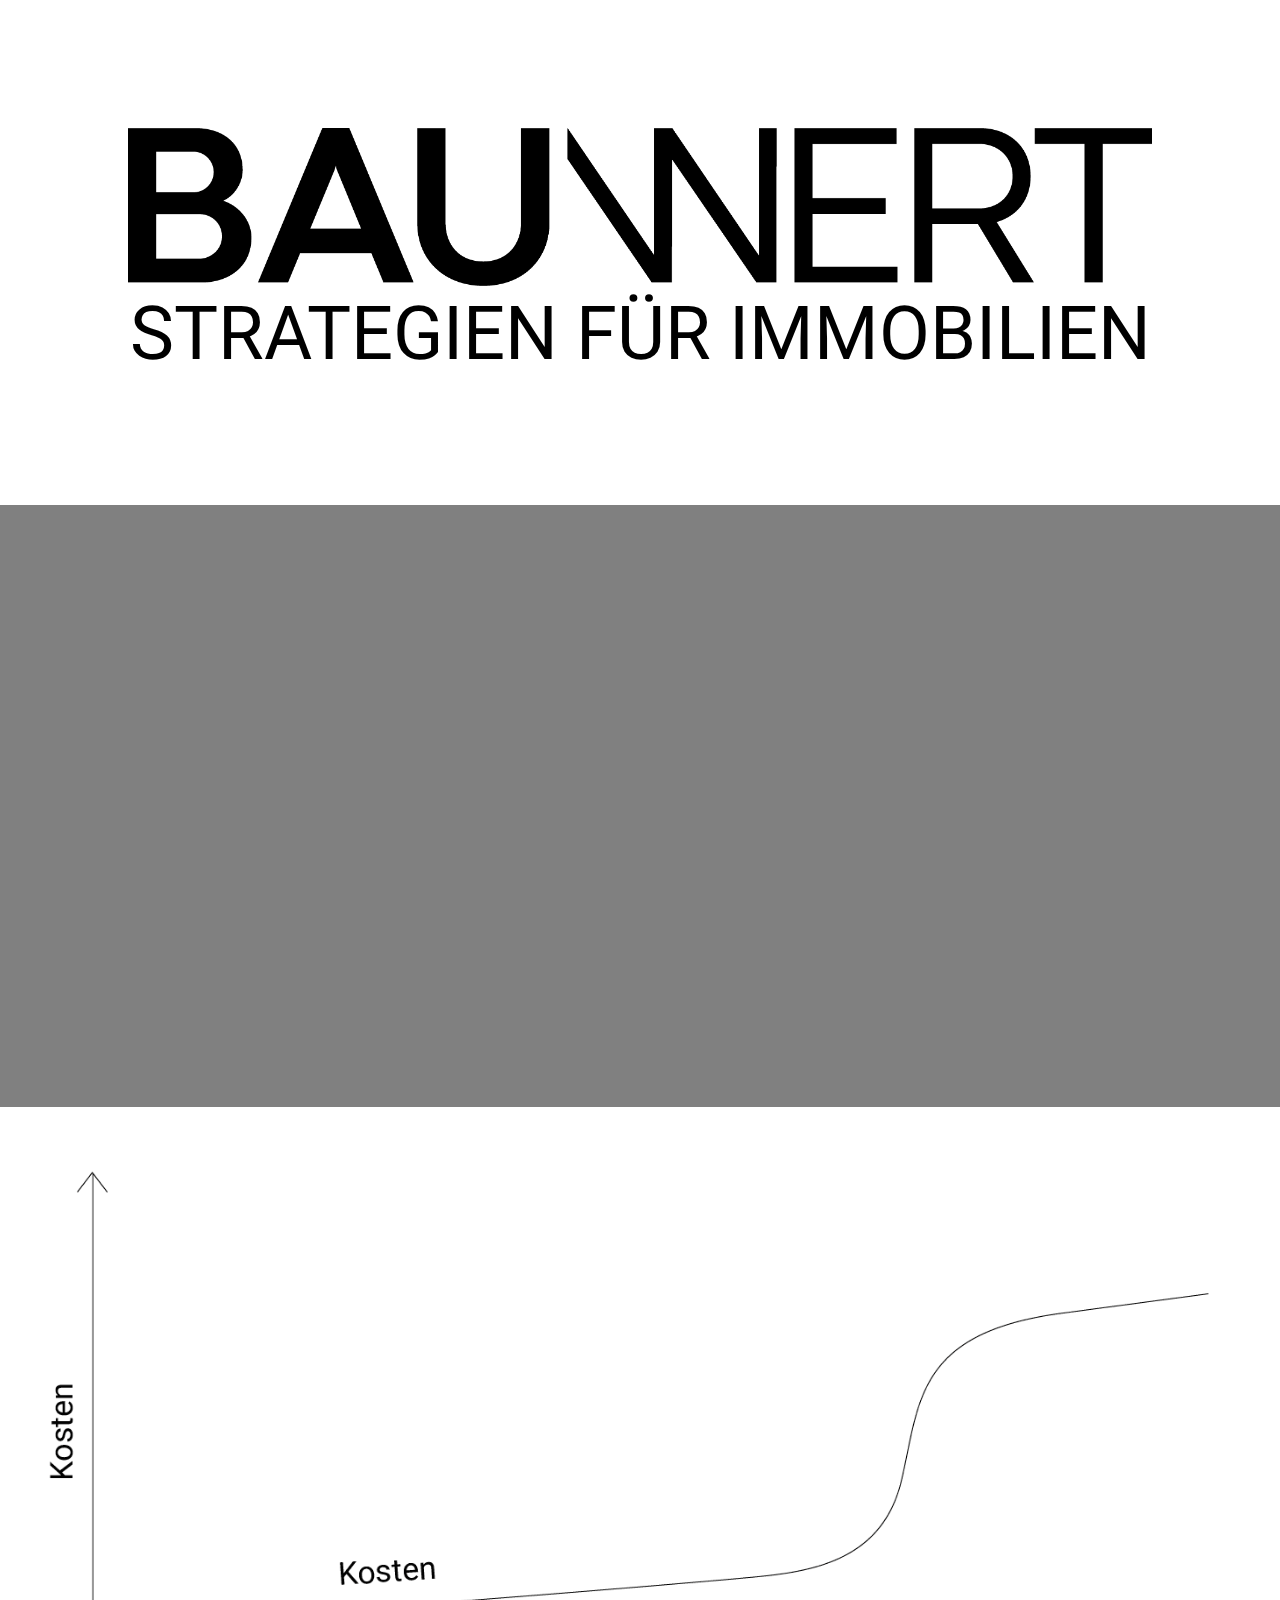
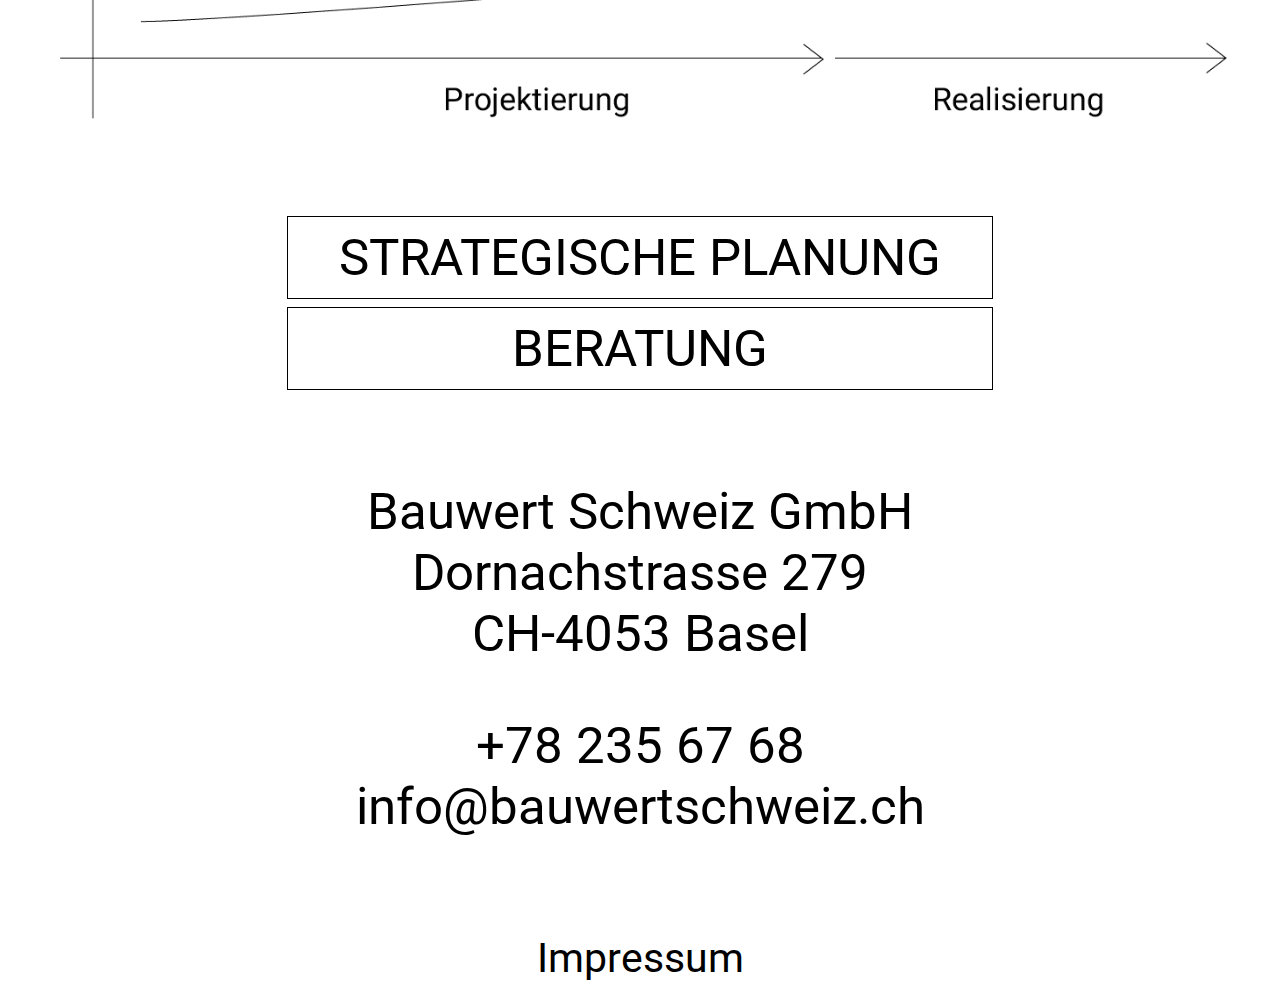
==== index.html @ c60a1daa "upp" ====
<!doctype html>

<html lang="de">

<head>
    <meta charset="utf-8">

    <title>Bauwert</title>
    <meta name="description" content="">
    <meta name="viewport" content="width=device-width, initial-scale=1.0">

    <link rel="stylesheet" href="css/main.css">

    <link href="https://fonts.googleapis.com/css?family=Roboto&display=swap" rel="stylesheet">

</head>

<body>



    <section class="title">
        <div class="inner-title">
            <img src="images/logo.png" width="100%" height="auto">
            <p class="inner-title-text">STRATEGIEN FÜR IMMOBILIEN</p>
        </div>
    </section>

    <section class="header-image">
        <div class="inner-header-image">

        </div>
    </section>

    <section class="main-graph">
        <div class="inner-main-graph">
            <img src="images/graph01.gif" width="100%" height="auto">
        </div>
    </section>

    <section class="button-section">
        <div class="inner-button-section">
            <a href="strategischeplanung.html" class="link-button">STRATEGISCHE PLANUNG</a>
        </div>
        <div class="inner-button-section">
            <a href="beratung.html" class="link-button">BERATUNG</a>
        </div>
    </section>


    <section class="adress-info">
        <div class="inner-adress-info">
            <p>Bauwert Schweiz GmbH<br>
                Dornachstrasse 279<br>
                CH-4053 Basel
            </p>
            <p>
                +78 235 67 68<br>
                info@bauwertschweiz.ch
            </p>
        </div>
    </section>



    <section class="impressum">
            <a href="impressum.html" class="impressum-button">Impressum</a>
    </section>




</body>

</html>
---- css/main.css ----
body {
    font-family: 'Roboto', sans-serif;
    padding: 0px;
    margin: 0px;
}

.link-button {
    border: solid;
    border-width: 1px;
    color: black;
    padding: 10px 32px;
    text-align: center;
    text-decoration: none;
    display: inline-block;
    font-size: 4vw;
    margin: 4px 2px;
    width: 50%;
}

.impressum-button {
    color: black;
    padding: 10px 32px;
    text-align: center;
    text-decoration: none;
    display: inline-block;
    font-size: 3.2vw;
}

.bold-text {
    font-weight: bold;
}

.title {
    width: 100%;
    background-color: white;
    display: flex;
    align-items: center;
    justify-content: center;
}

.header-image {
    width: 100%;
    background-color: grey;
    height: 47vw;
}

.main-graph {
    width: 100%;
    background-color: white;
}

.button-section {
    width: 100%;
    margin: 10px 0px;
    background-color: white;
    height: 5%;
}

.adress-info {
    width: 100%;
    background-color: white;
}

.impressum {
    width: 100%;
    margin: 10px 0px;
    background-color: white;
    display: flex;
    align-items: center;
    justify-content: center;
}

.content-info {
    width: 100%;
    background-color: white;
}

.inner-title {
    width: 85%;
    margin: 10%;
    background-color: white;
    text-align: center;
}

.inner-title-text {
    font-size: 5.79vw;
    margin: 0px;
    color: black;
}

.inner-main-graph {
    margin: 2%;
}

.inner-button-section {
    margin: 0;
    display: flex;
    align-items: center;
    justify-content: center;
}

.inner-adress-info {
    padding: 2%;
    text-align: center;
    font-size: 4vw;
}

.inner-content-info {
    padding: 5%;
    text-align: center;
    font-size: 4vw;
}

.inner-content-info-left {
    padding: 1% 5%;
    text-align: left;
    font-size: 4vw;
}
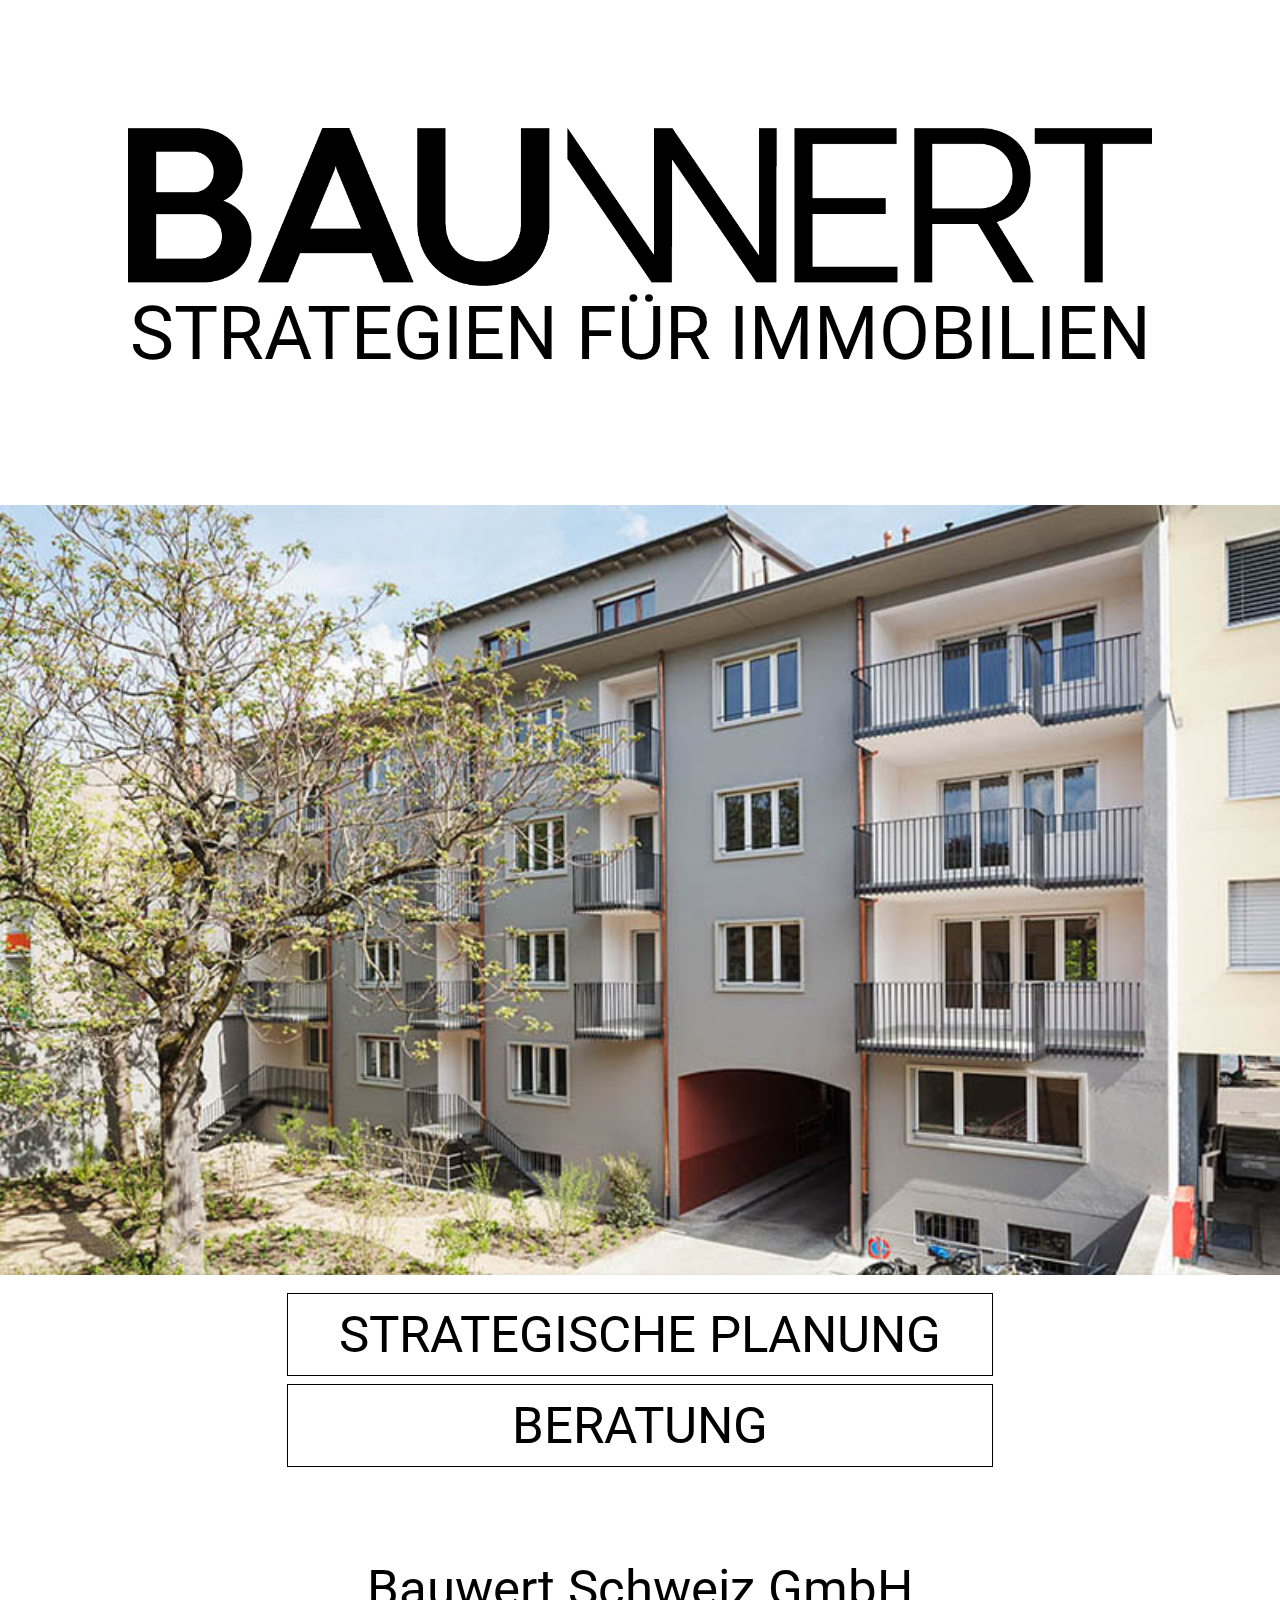
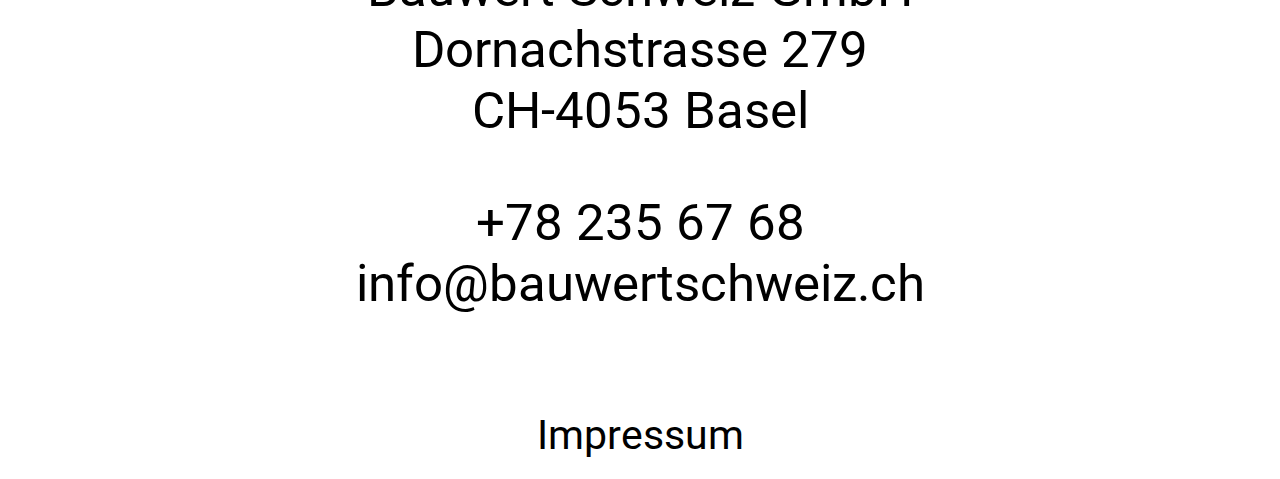
==== commit 0788f637: "uppp" ====
--- a/index.html
+++ b/index.html
@@ -28,13 +28,7 @@
 
     <section class="header-image">
         <div class="inner-header-image">
-
-        </div>
-    </section>
-
-    <section class="main-graph">
-        <div class="inner-main-graph">
-            <img src="images/graph01.gif" width="100%" height="auto">
+            <img src="images/bg.jpg" width="100%" height="auto">
         </div>
     </section>
 
--- a/css/main.css
+++ b/css/main.css
@@ -40,8 +40,7 @@
 
 .header-image {
     width: 100%;
-    background-color: grey;
-    height: 47vw;
+    background-color: white;
 }
 
 .main-graph {
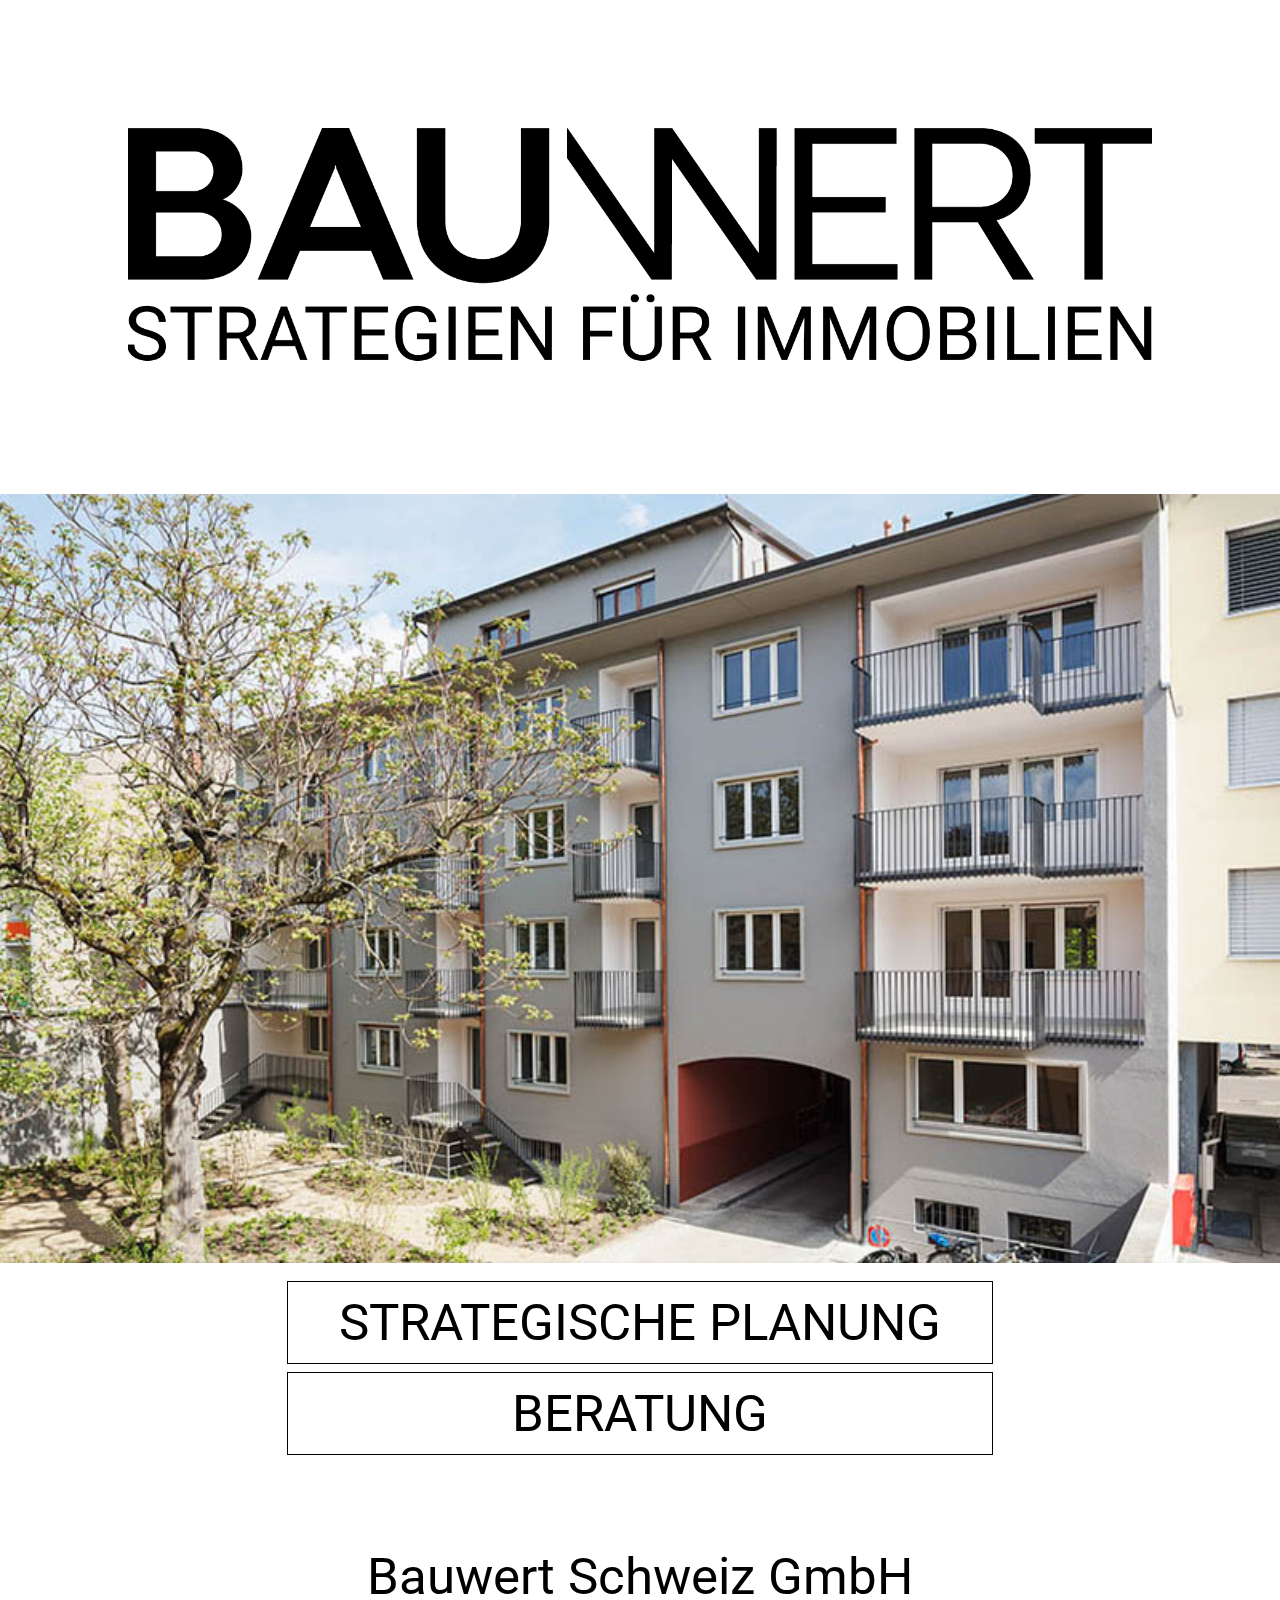
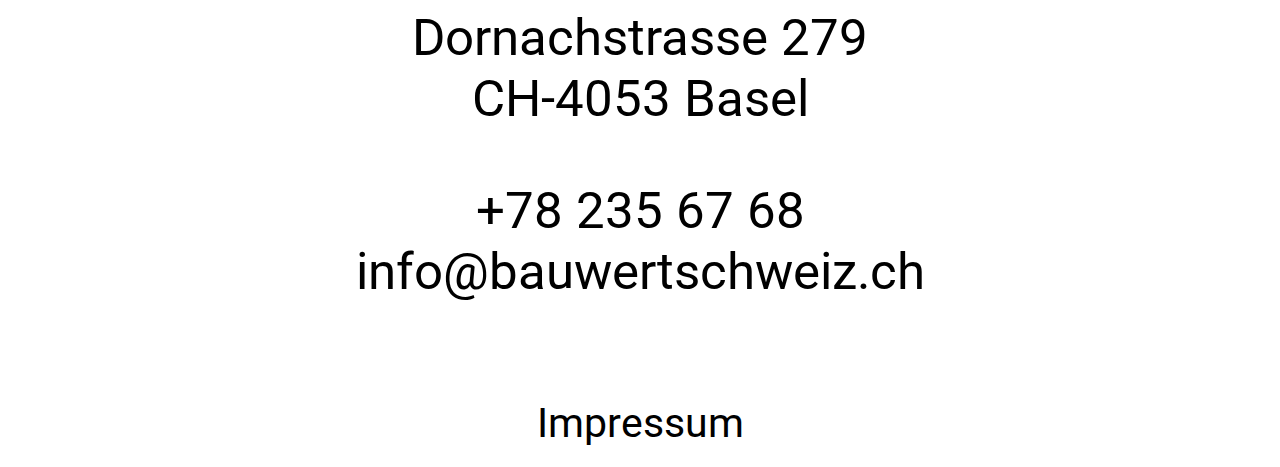
==== commit c336210b: "update" ====
--- a/index.html
+++ b/index.html
@@ -8,6 +8,7 @@
     <title>Bauwert</title>
     <meta name="description" content="">
     <meta name="viewport" content="width=device-width, initial-scale=1.0">
+    <meta name="format-detection" content="telephone=no">
 
     <link rel="stylesheet" href="css/main.css">
 
@@ -21,14 +22,15 @@
 
     <section class="title">
         <div class="inner-title">
-            <img src="images/logo.png" width="100%" height="auto">
-            <p class="inner-title-text">STRATEGIEN FÜR IMMOBILIEN</p>
+            <img src="images/logo2.png" width="100%" height="auto">
+            <!--<p class="inner-title-text">STRATEGIEN FÜR IMMOBILIEN</p>-->
         </div>
     </section>
 
     <section class="header-image">
         <div class="inner-header-image">
-            <img src="images/bg.jpg" width="100%" height="auto">
+            <img src="images/bg.jpg
+            " width="100%" height="auto">
         </div>
     </section>
 
@@ -50,7 +52,7 @@
             </p>
             <p>
                 +78 235 67 68<br>
-                info@bauwertschweiz.ch
+                <a class="mail-link" href="mailto:info@bauwertschweiz.ch">info@bauwertschweiz.ch</a>
             </p>
         </div>
     </section>
--- a/css/main.css
+++ b/css/main.css
@@ -25,6 +25,13 @@
     display: inline-block;
     font-size: 3.2vw;
 }
+
+
+.mail-link{
+    text-decoration: none;
+    color: black;
+}
+
 
 .bold-text {
     font-weight: bold;
@@ -82,7 +89,7 @@
 }
 
 .inner-title-text {
-    font-size: 5.79vw;
+    font-size: 5.7vw;
     margin: 0px;
     color: black;
 }
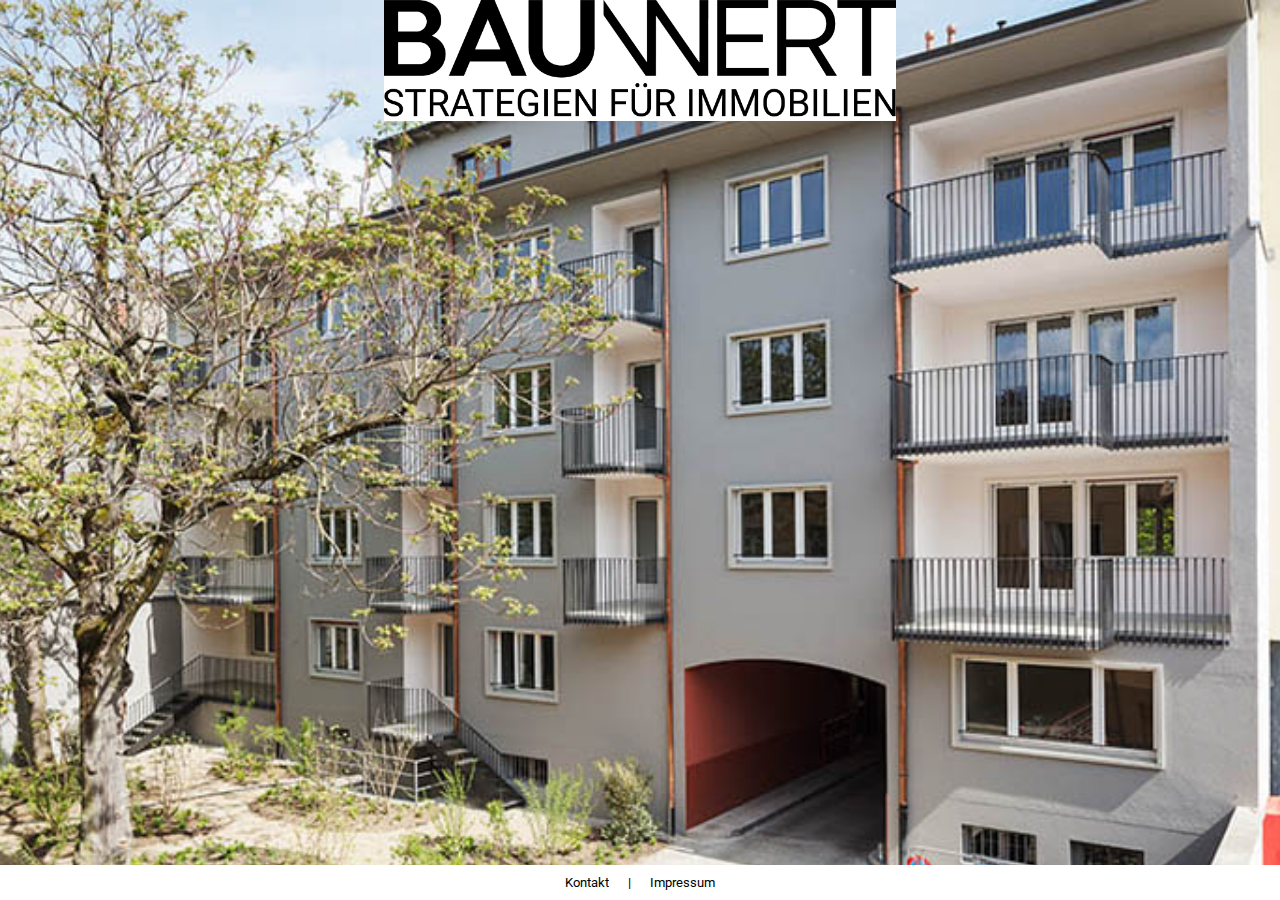
==== commit b1cad8f5: "updd" ====
--- a/index.html
+++ b/index.html
@@ -18,12 +18,17 @@
 
 <body>
 
-
+    <div class="bg">
+        <section class="title">
+            <div class="inner-title-light">
+                <img src="images/logo2.png" width="100%" height="auto">
+            </div>
+        </section>
+    </div>
 
     <section class="title">
-        <div class="inner-title">
+        <div class="inner-title-dark">
             <img src="images/logo2.png" width="100%" height="auto">
-            <!--<p class="inner-title-text">STRATEGIEN FÜR IMMOBILIEN</p>-->
         </div>
     </section>
 
@@ -63,6 +68,10 @@
             <a href="impressum.html" class="impressum-button">Impressum</a>
     </section>
 
+    <section class="desktop-impressum">
+        <a href="impressum.html" class="desktop-impressum-button">Kontakt</a> | <a href="impressum.html" class="desktop-impressum-button">Impressum</a>
+</section>
+
 
 
 
--- a/css/main.css
+++ b/css/main.css
@@ -37,88 +37,201 @@
     font-weight: bold;
 }
 
-.title {
-    width: 100%;
-    background-color: white;
-    display: flex;
-    align-items: center;
-    justify-content: center;
-}
-
-.header-image {
-    width: 100%;
-    background-color: white;
-}
-
-.main-graph {
-    width: 100%;
-    background-color: white;
-}
-
-.button-section {
-    width: 100%;
-    margin: 10px 0px;
-    background-color: white;
-    height: 5%;
-}
-
-.adress-info {
-    width: 100%;
-    background-color: white;
-}
-
-.impressum {
-    width: 100%;
-    margin: 10px 0px;
-    background-color: white;
-    display: flex;
-    align-items: center;
-    justify-content: center;
-}
-
-.content-info {
-    width: 100%;
-    background-color: white;
-}
-
-.inner-title {
-    width: 85%;
-    margin: 10%;
-    background-color: white;
-    text-align: center;
-}
-
-.inner-title-text {
-    font-size: 5.7vw;
-    margin: 0px;
-    color: black;
-}
-
-.inner-main-graph {
-    margin: 2%;
-}
-
-.inner-button-section {
-    margin: 0;
-    display: flex;
-    align-items: center;
-    justify-content: center;
-}
-
-.inner-adress-info {
-    padding: 2%;
-    text-align: center;
-    font-size: 4vw;
-}
-
-.inner-content-info {
-    padding: 5%;
-    text-align: center;
-    font-size: 4vw;
-}
-
-.inner-content-info-left {
-    padding: 1% 5%;
-    text-align: left;
-    font-size: 4vw;
-}+
+@media only screen and (max-width: 979px ) {
+
+    .title {
+        width: 100%;
+        background-color: white;
+        display: flex;
+        align-items: center;
+        justify-content: center;
+    }
+    
+    .header-image {
+        width: 100%;
+        background-color: white;
+    }
+    
+    .main-graph {
+        width: 100%;
+        background-color: white;
+    }
+    
+    .button-section {
+        width: 100%;
+        margin: 10px 0px;
+        background-color: white;
+        height: 5%;
+    }
+    
+    .adress-info {
+        width: 100%;
+        background-color: white;
+    }
+    
+    .impressum {
+        width: 100%;
+        margin: 10px 0px;
+        background-color: white;
+        display: flex;
+        align-items: center;
+        justify-content: center;
+    }
+    
+    .content-info {
+        width: 100%;
+        background-color: white;
+    }
+    
+    .inner-title-dark {
+        width: 85%;
+        margin: 10%;
+        background-color: white;
+        text-align: center;
+    }
+
+    .inner-title-light{
+        display: none;
+    }
+    
+    .inner-title-text {
+        font-size: 5.7vw;
+        margin: 0px;
+        color: black;
+    }
+    
+    .inner-main-graph {
+        margin: 2%;
+    }
+    
+    .inner-button-section {
+        margin: 0;
+        display: flex;
+        align-items: center;
+        justify-content: center;
+    }
+    
+    .inner-adress-info {
+        padding: 2%;
+        text-align: center;
+        font-size: 4vw;
+    }
+    
+    .inner-content-info {
+        padding: 5%;
+        text-align: center;
+        font-size: 4vw;
+    }
+    
+    .inner-content-info-left {
+        padding: 1% 5%;
+        text-align: left;
+        font-size: 4vw;
+    }
+
+    .bg{
+        display: none;
+    }
+
+    .desktop-impressum{
+        display: none;
+    }
+
+    .inner-header-image-light{
+        display: none;
+    }
+
+}
+
+@media only screen and (min-width: 980px ) {
+
+    body, html {
+        height: 100%;
+        margin: 0;
+      }
+
+    .bg {
+    /* The image used */
+    background-image: url("../images/bg.jpg");
+
+    /* Full height */
+    height: 100%; 
+
+    /* Center and scale the image nicely */
+    background-position: center;
+    background-repeat: no-repeat;
+    background-size: cover;
+    }
+
+
+
+
+
+
+
+
+
+
+    .inner-adress-info{
+        display: none;
+    }
+
+    .header-image{
+        display: none;
+    }
+
+    .button-section{
+        display: none;
+    }
+
+
+
+
+
+
+
+
+
+    .inner-title-dark {
+        display: none;
+    }
+
+    .inner-title-light{
+        display: block;
+        margin-left: auto;
+        margin-right: auto;
+        width: 40%;
+
+        background-color: white;
+        text-align: center;
+    }
+
+    .impressum{
+        display: none;
+    }
+
+    .desktop-impressum{
+        position: fixed;
+        left: 0;
+        bottom: 0;
+        width: 100%;
+        background-color: rgb(255, 255, 255);
+        color: black;
+        text-align: center;
+        font-size: 1vw;
+    }
+
+    .desktop-impressum-button{
+        color: black;
+        padding: 10px 16px;
+        text-align: center;
+        text-decoration: none;
+        display: inline-block;
+    }
+}
+
+@media only screen and (min-width: 1260px ) {
+
+}
+
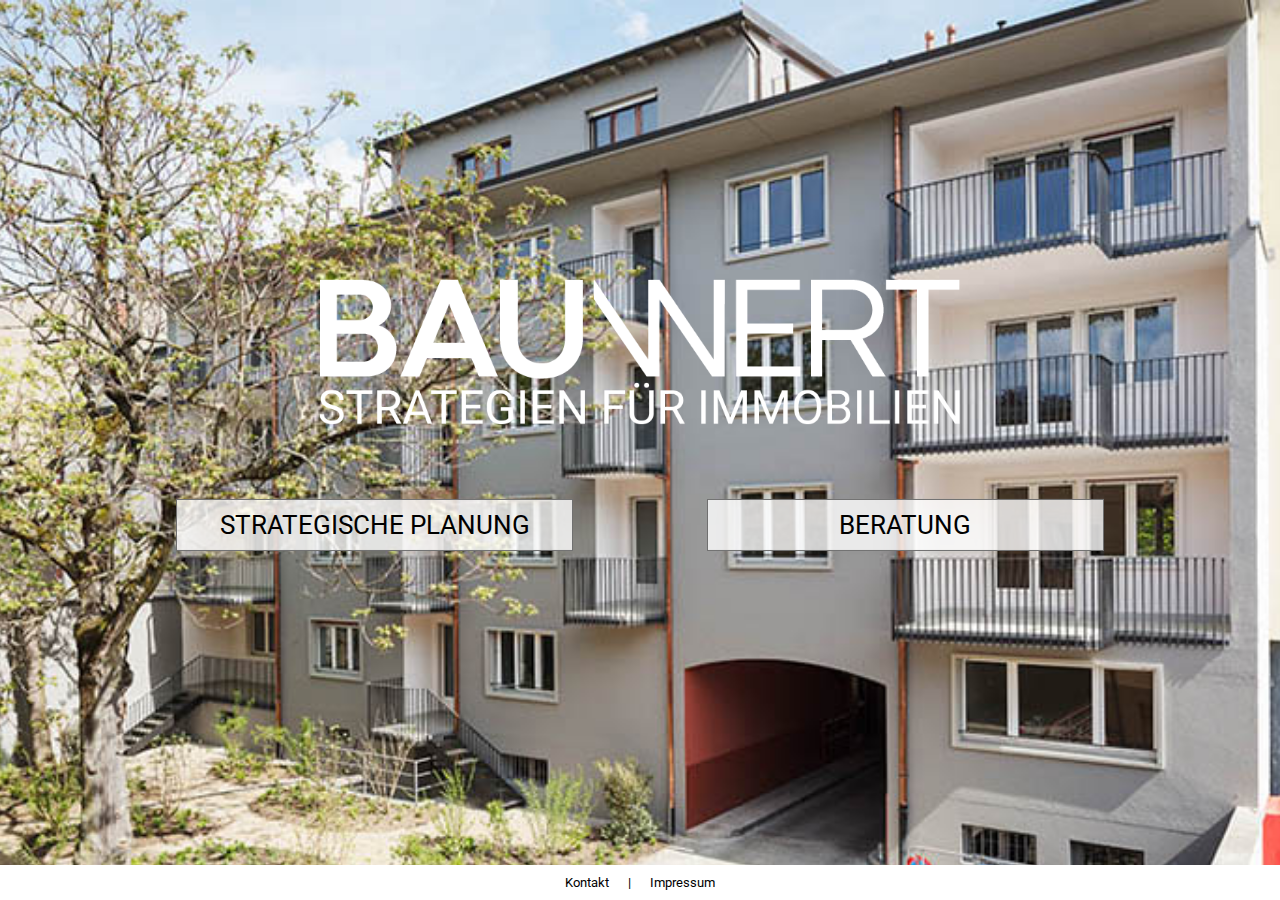
==== commit 686914eb: "fin" ====
--- a/index.html
+++ b/index.html
@@ -19,9 +19,13 @@
 <body>
 
     <div class="bg">
-        <section class="title">
+        <section class="title center-vertical">
             <div class="inner-title-light">
-                <img src="images/logo2.png" width="100%" height="auto">
+                <img src="images/logo3.png" width="100%" height="auto">
+            </div>
+            <div class="inner-title-light-button">
+                <a href="strategischeplanung.html" class="link-button-desktop">STRATEGISCHE PLANUNG</a>
+                <a href="beratung.html" class="link-button-desktop">BERATUNG</a>
             </div>
         </section>
     </div>
@@ -63,13 +67,13 @@
     </section>
 
 
+<section class="impressum">
+    <a href="impressum.html" class="impressum-button">Impressum</a>
+</section>
 
-    <section class="impressum">
-            <a href="impressum.html" class="impressum-button">Impressum</a>
-    </section>
-
-    <section class="desktop-impressum">
-        <a href="impressum.html" class="desktop-impressum-button">Kontakt</a> | <a href="impressum.html" class="desktop-impressum-button">Impressum</a>
+<section class="desktop-impressum">
+    <a href="mailto:info@bauwertschweiz.ch" class="desktop-impressum-button">Kontakt</a> | <a href="impressum.html"
+        class="desktop-impressum-button">Impressum</a>
 </section>
 
 
--- a/css/main.css
+++ b/css/main.css
@@ -4,18 +4,7 @@
     margin: 0px;
 }
 
-.link-button {
-    border: solid;
-    border-width: 1px;
-    color: black;
-    padding: 10px 32px;
-    text-align: center;
-    text-decoration: none;
-    display: inline-block;
-    font-size: 4vw;
-    margin: 4px 2px;
-    width: 50%;
-}
+
 
 .impressum-button {
     color: black;
@@ -35,17 +24,35 @@
 
 .bold-text {
     font-weight: bold;
+    color: black;
 }
 
 
 @media only screen and (max-width: 979px ) {
 
+    .link-button {
+        border: solid;
+        border-width: 1px;
+        color: black;
+        padding: 10px 32px;
+        text-align: center;
+        text-decoration: none;
+        display: inline-block;
+        font-size: 4vw;
+        margin: 4px 2px;
+        width: 50%;
+    }
+
     .title {
         width: 100%;
         background-color: white;
         display: flex;
         align-items: center;
         justify-content: center;
+    }
+
+    .title-desktop {
+        display: none;
     }
     
     .header-image {
@@ -142,6 +149,25 @@
         display: none;
     }
 
+    .inner-title-light-button{
+        display: none;
+    }
+
+    .content-desktop{
+        display: none;
+    }
+
+    .inner-adress-info-desktop{
+        display: none;
+    }
+
+    .desktop-impressum-add{
+        display: none;
+    }
+
+    .imp-lay{
+        text-align: justify;
+    }
 }
 
 @media only screen and (min-width: 980px ) {
@@ -192,6 +218,37 @@
 
 
 
+    
+    .title-desktop {
+        width: 100%;
+        background-color: white;
+        display: flex;
+        align-items: center;
+        justify-content: center;
+    }
+
+    .inner-title-desktop {
+        width: 100%;
+        background-color: white;
+        display: flex;
+        align-items: center;
+        justify-content: center;
+    }
+
+    .link-button-desktop {
+        border: solid;
+        border-color: #707070;
+        border-width: 1px;
+        color: black;
+        background-color: rgba(255, 255, 255, 0.801);
+        padding: 10px 32px;
+        text-align: center;
+        text-decoration: none;
+        display: inline-block;
+        font-size: 2vw;
+        margin: 70px 65px;
+        width: 31%;
+    }
 
     .inner-title-dark {
         display: none;
@@ -201,9 +258,36 @@
         display: block;
         margin-left: auto;
         margin-right: auto;
-        width: 40%;
-
-        background-color: white;
+        width: 50%;
+
+        text-align: center;
+    }
+
+    .inner-title-text-desktop {
+        font-size: 3vw;
+        margin: 60px;
+        color: black;
+    }
+
+    .main-graph-desktop {
+        width: 50%;
+        display: inline-block; 
+    }
+
+    .center-vertical{
+        margin: 0;
+        position: absolute;
+        top: 50%;
+        -ms-transform: translateY(-50%);
+        transform: translateY(-50%);
+    }
+
+    .inner-title-light-button{
+        display: block;
+        margin-left: auto;
+        margin-right: auto;
+        width: 100%;
+
         text-align: center;
     }
 
@@ -229,6 +313,71 @@
         text-decoration: none;
         display: inline-block;
     }
+
+    .content-desktop{
+        width: 100%;
+        display: table;
+    }
+
+    .main-graph{
+        display: none;
+    }
+
+    .content-info{
+        display: none;
+    }
+
+    .content-info-desktop{
+        text-align: center;
+        width: 50%;
+        height: 100%;
+        display: inline-block; 
+    }
+
+    .inner-content-info-left-desktop {
+        padding: 13% 5%;
+        text-align: left;
+        font-size: 0.9vw;
+        color: #707070;
+    }
+
+    .inner-main-graph-desktop {
+        background-color: cadetblue;
+        width: 100%;
+        height: 4px;
+    }
+
+
+    * {
+        box-sizing: border-box;
+      }
+      
+      .box {
+        float: left;
+        width: 50%;
+        padding: 50px;
+      }
+      
+      .clearfix::after {
+        content: "";
+        clear: both;
+        display: table;
+      }
+
+
+      .inner-adress-info-desktop{
+        padding: 0% 2% 2% 2%;
+        text-align: center;
+        font-size: 0.9vw;
+      }
+
+    .inner-impressum-info{
+        padding: 0% 20% 2% 20%;
+        text-align: center;
+        font-size: 0.9vw;
+        text-align: justify;
+    }
+
 }
 
 @media only screen and (min-width: 1260px ) {
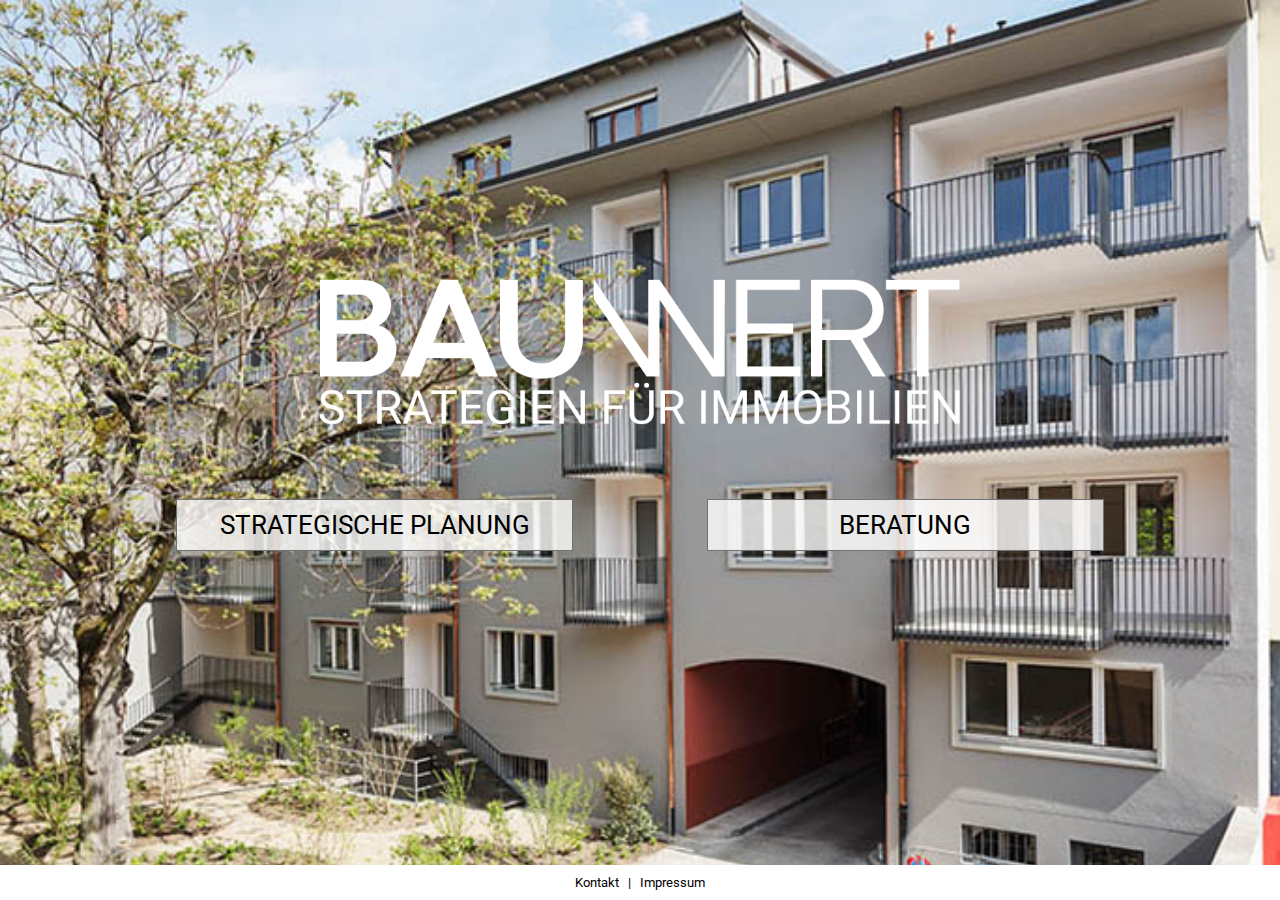
==== commit 76106c2f: "up" ====
--- a/index.html
+++ b/index.html
@@ -72,8 +72,8 @@
 </section>
 
 <section class="desktop-impressum">
-    <a href="mailto:info@bauwertschweiz.ch" class="desktop-impressum-button">Kontakt</a> | <a href="impressum.html"
-        class="desktop-impressum-button">Impressum</a>
+    <a href="impressum.html"
+        class="desktop-impressum-button">Kontakt &nbsp; | &nbsp; Impressum</a>
 </section>
 
 
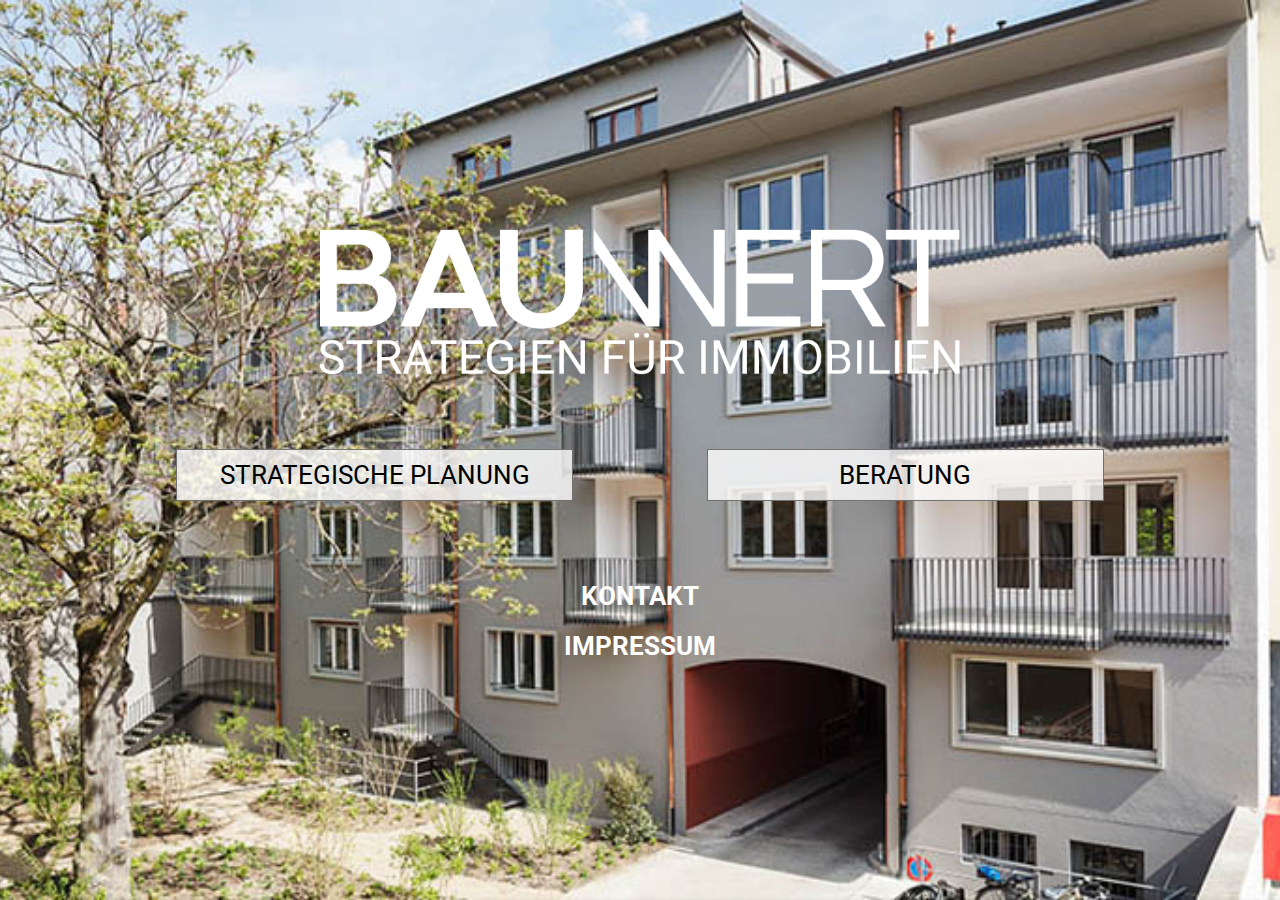
==== commit 1a8bdf81: "up" ====
--- a/index.html
+++ b/index.html
@@ -27,6 +27,12 @@
                 <a href="strategischeplanung.html" class="link-button-desktop">STRATEGISCHE PLANUNG</a>
                 <a href="beratung.html" class="link-button-desktop">BERATUNG</a>
             </div>
+            <section class="desktop-impressum">
+                <a href="kontakt.html" class="desktop-impressum-button">KONTAKT</a>
+            </section>
+            <section class="desktop-impressum">
+                <a href="impressum.html" class="desktop-impressum-button">IMPRESSUM</a>
+            </section>
         </section>
     </div>
 
@@ -71,10 +77,6 @@
     <a href="impressum.html" class="impressum-button">Impressum</a>
 </section>
 
-<section class="desktop-impressum">
-    <a href="impressum.html"
-        class="desktop-impressum-button">Kontakt &nbsp; | &nbsp; Impressum</a>
-</section>
 
 
 
--- a/css/main.css
+++ b/css/main.css
@@ -296,22 +296,19 @@
     }
 
     .desktop-impressum{
-        position: fixed;
-        left: 0;
-        bottom: 0;
-        width: 100%;
-        background-color: rgb(255, 255, 255);
-        color: black;
+        color: white;
         text-align: center;
         font-size: 1vw;
     }
 
     .desktop-impressum-button{
-        color: black;
+        color: white;
         padding: 10px 16px;
         text-align: center;
         text-decoration: none;
         display: inline-block;
+        font-size: 2vw;
+        font-weight: bold;
     }
 
     .content-desktop{
@@ -335,7 +332,7 @@
     }
 
     .inner-content-info-left-desktop {
-        padding: 13% 5%;
+        padding: 5% 5% 1% 5%;
         text-align: left;
         font-size: 0.9vw;
         color: #707070;
@@ -375,7 +372,22 @@
         padding: 0% 20% 2% 20%;
         text-align: center;
         font-size: 0.9vw;
-        text-align: justify;
+        text-align: left;
+    }
+
+    #content {
+        position: absolute;
+        margin: auto;
+        top: 0;
+        right: 0;
+        bottom: 0;
+        left: 0;
+        width: 100px;
+        height: 100px;  
+    }
+
+    .kontakt-page{
+        
     }
 
 }
